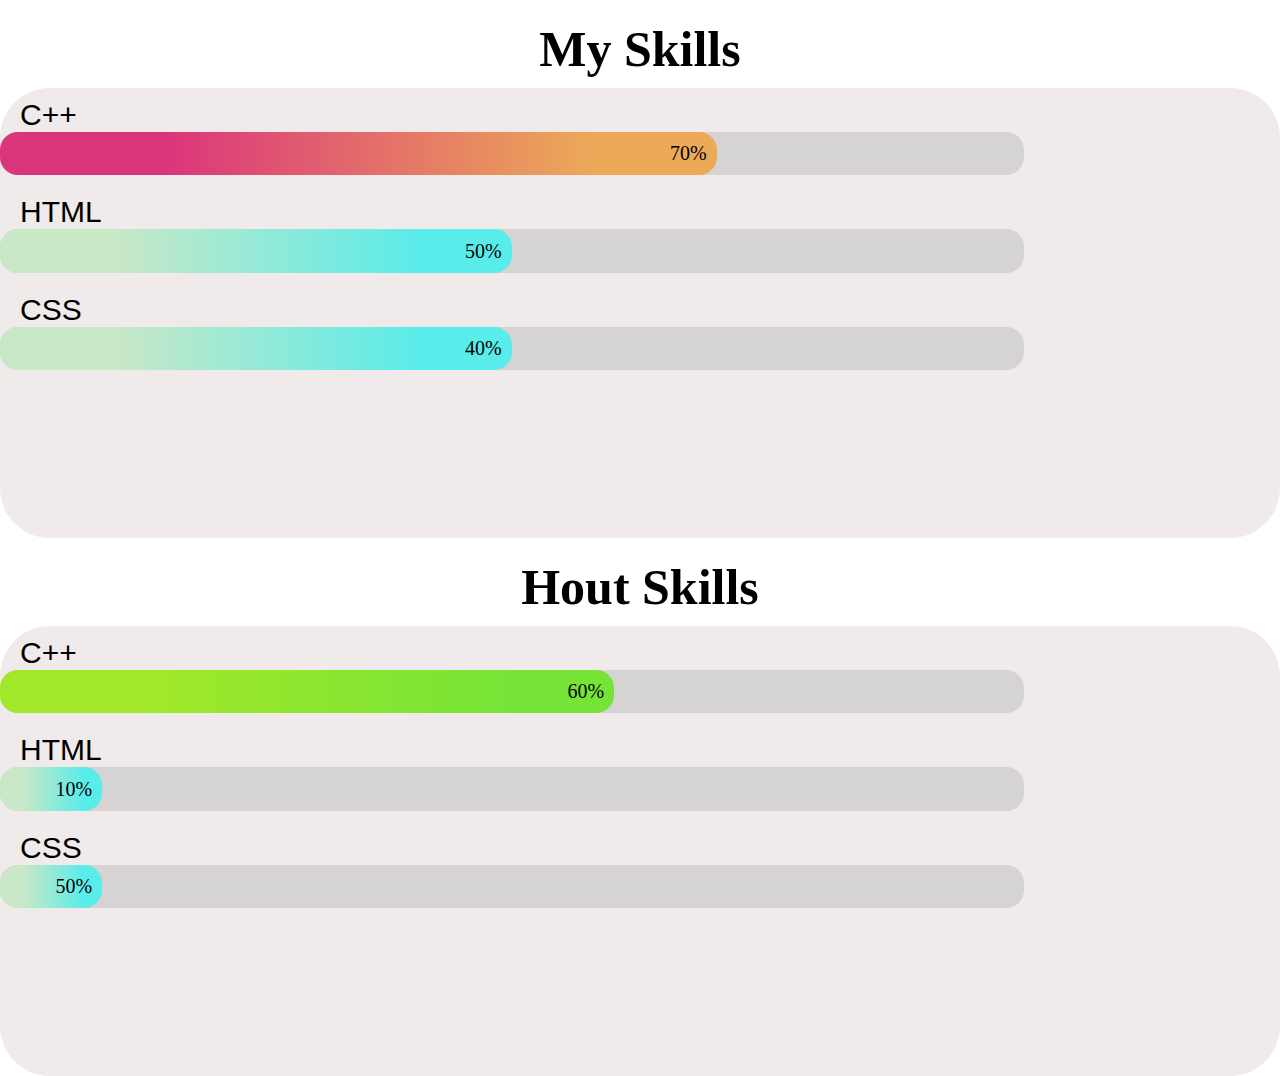
==== Index.html @ cf4de086 "Rename Index2.html to Index.html" ====
<!DOCTYPE html>
<html>
    <head>
        <meta charset="UTF-8">
        <link rel="stylesheet" href="./style2.css">
        <title>My Progress bar </title>
    </head>
    <body>  
        <h2>My Skills </h2>
        <div class="Lux">
            <p>C++</p>
            <div class="container">
                <div class="skill C">70%</div>
            </div>
            <p>HTML</p>
            <div class="container">
                <div class="skill html">50%</div>
            </div>
            <p>CSS</p>
            <div class="container">
                <div class="skill Css">40%</div>
            </div>
        </div>
        <h2>Hout Skills </h2>
        <div class="Hout">
            <p>C++</p>
            <div class="container">
                <div class="skill C">60%</div>
            </div>
            <p>HTML</p>
            <div class="container">
                <div class="skill html">10%</div>
            </div>
            <p>CSS</p>
            <div class="container">
                <div class="skill Css">50%</div>
            </div>
        </div>


    </body>
</html>
---- style2.css ----
*{
    padding: 0px;
    margin: 0px;
    box-sizing: border-box;
}
.Lux,.Hout{
    width: 100vw;
    height: 50lvh;
    background-color: rgb(241, 234, 234);
    border-radius: 50px;
    position:relative;
}
h2{
    text-align: center;
    font-size: 50px;
    font-weight: bold;
    margin-top: 20px;
}
p{
    font-size: 30px;
    font-family: Arial, Helvetica, sans-serif;
    padding-top: 10px;
    margin-top: 10px;
    margin-left: 20px;
}
.container{
    background-color: rgb(214, 211, 211);
    width: 80%;
    border-radius: 18px;
    position: relative;
}
.Lux .skill{
    background: rgb(200,232,199);
    background: linear-gradient(90deg, rgba(200,232,199,1) 23%, rgba(88,236,234,1) 83%);
    color: white;
    padding: 1%;
    text-align: right;
    font-size: 20px;
    border-radius: 18px;
}

.Lux .C{
    width: 70%;   
    color: black;
    background: rgb(219,53,124);
    background: linear-gradient(90deg, rgba(219,53,124,1) 23%, rgba(236,170,88,1) 83%); 
}
.Lux .html{
    width: 50%;
    color: black;
}
.Lux .Css{
    width: 50%;
    color: black;
}
.Hout .skill{
    background: rgb(200,232,199);
    background: linear-gradient(90deg, rgba(200,232,199,1) 23%, rgba(88,236,234,1) 83%);
    color: white;
    padding: 1%;
    text-align: right;
    font-size: 20px;
    border-radius: 18px;
}

.Hout .C{
    width: 60%;   
    color: black;
    background: rgb(117, 219, 53);
    background: linear-gradient(90deg, rgb(162, 232, 42) 23%, rgb(118, 228, 55) 83%); 
}
.Hout .html{
    width: 10%;
    color: black;
}
.Hout .Css{
    width: 10%;
    color: black;
}
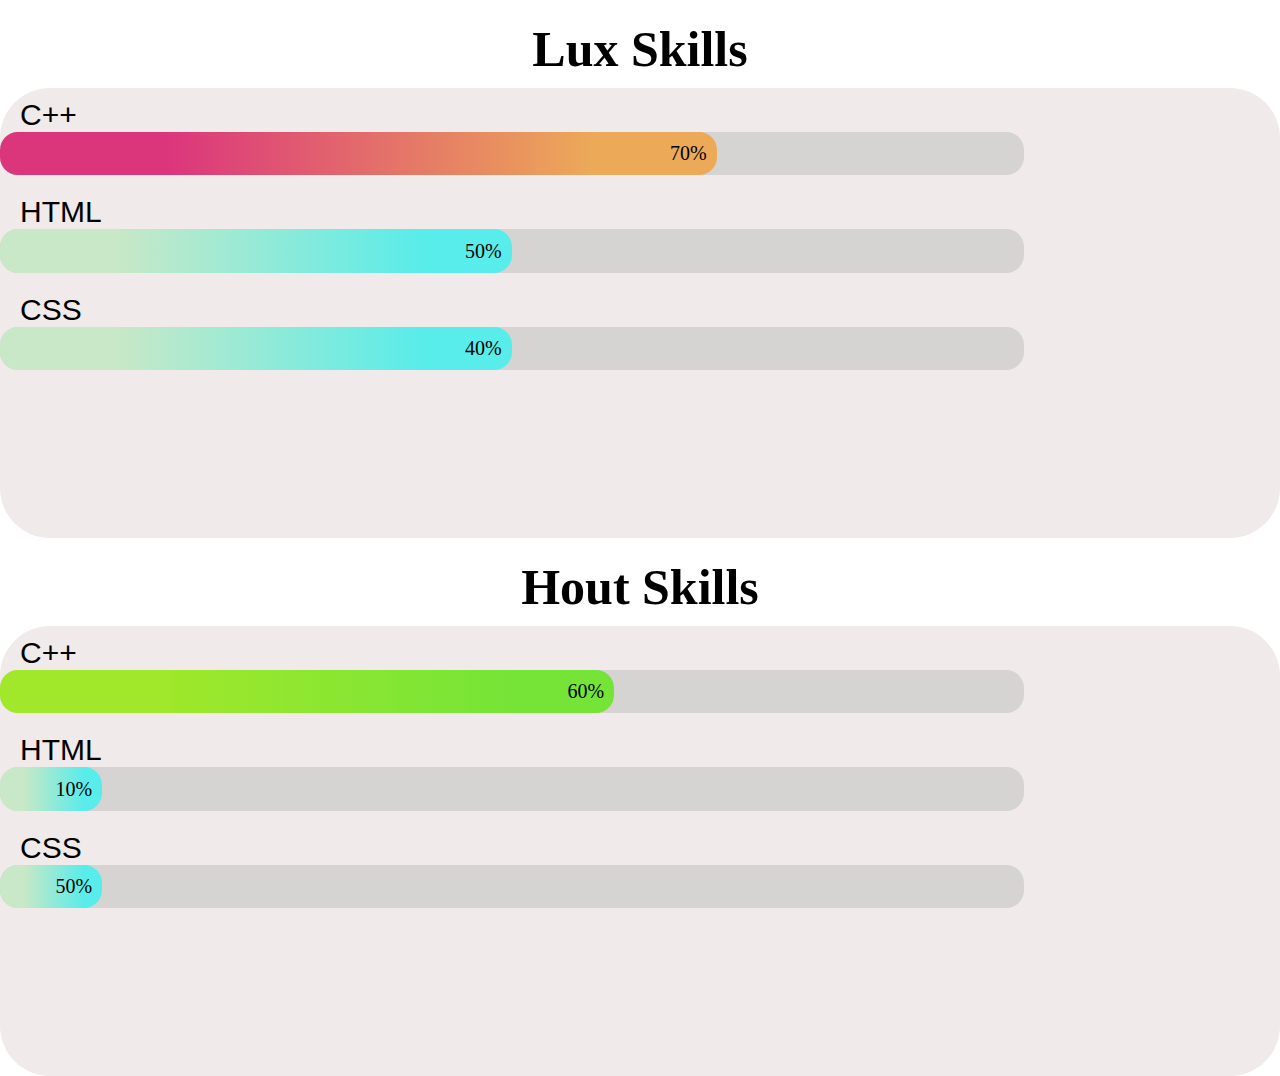
==== commit a8522d9d: "Update Index.html" ====
--- a/Index.html
+++ b/Index.html
@@ -6,7 +6,7 @@
         <title>My Progress bar </title>
     </head>
     <body>  
-        <h2>My Skills </h2>
+        <h2>Lux Skills </h2>
         <div class="Lux">
             <p>C++</p>
             <div class="container">
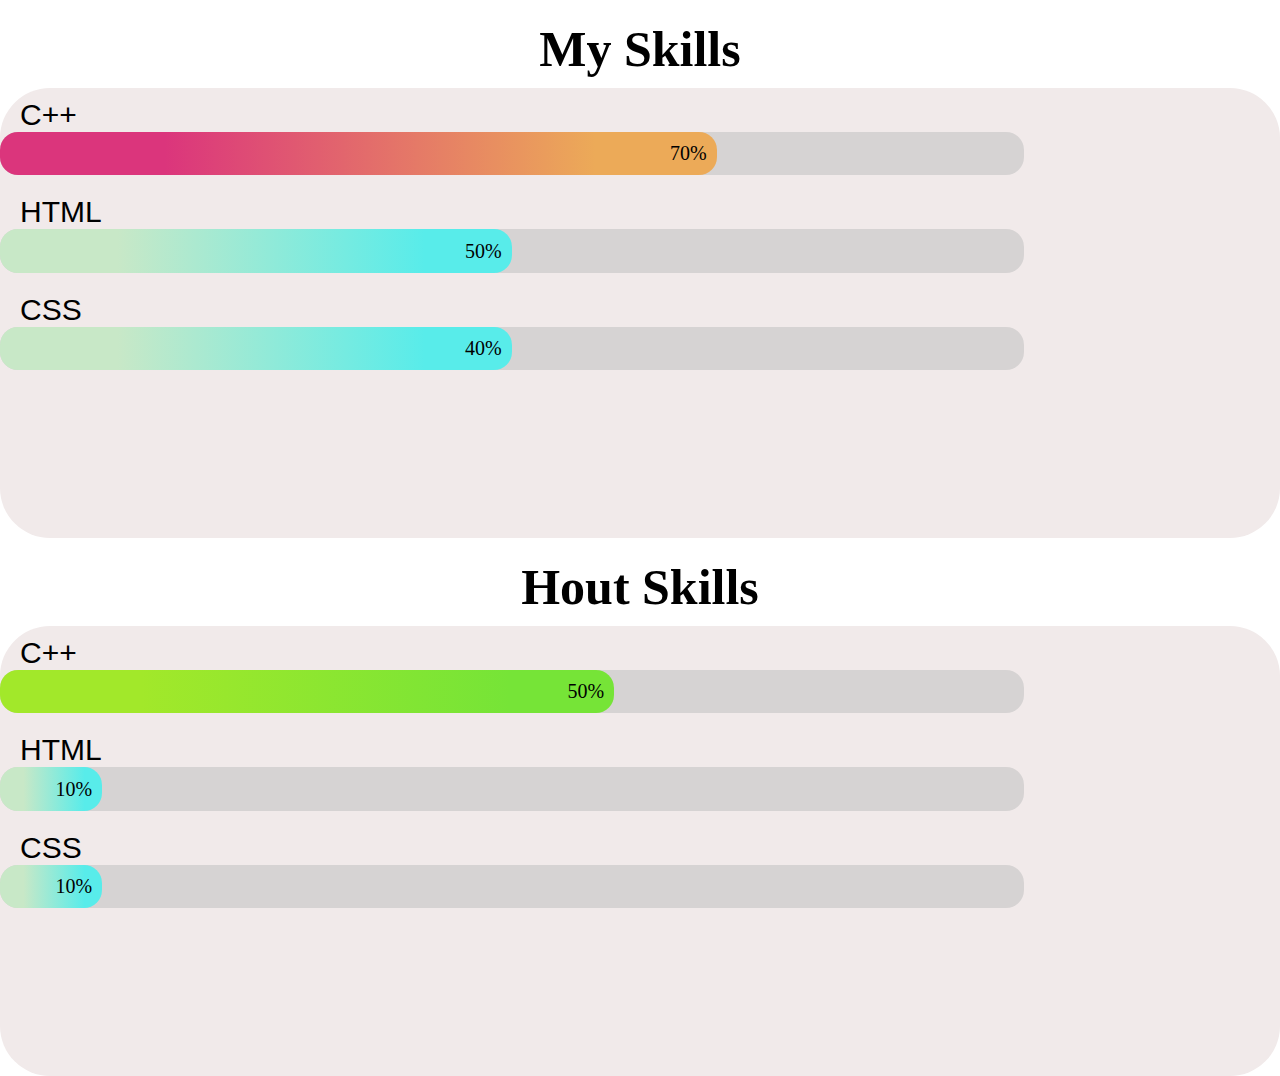
==== commit b504fd55: "Add files via upload" ====
--- a/Index.html
+++ b/Index.html
@@ -3,10 +3,10 @@
     <head>
         <meta charset="UTF-8">
         <link rel="stylesheet" href="./style2.css">
-        <title>My Progress bar </title>
+        <title>React Challenge </title>
     </head>
     <body>  
-        <h2>Lux Skills </h2>
+        <h2>My Skills </h2>
         <div class="Lux">
             <p>C++</p>
             <div class="container">
@@ -25,7 +25,7 @@
         <div class="Hout">
             <p>C++</p>
             <div class="container">
-                <div class="skill C">60%</div>
+                <div class="skill C">50%</div>
             </div>
             <p>HTML</p>
             <div class="container">
@@ -33,10 +33,10 @@
             </div>
             <p>CSS</p>
             <div class="container">
-                <div class="skill Css">50%</div>
+                <div class="skill Css">10%</div>
             </div>
         </div>
 
 
     </body>
-</html>
+</html>